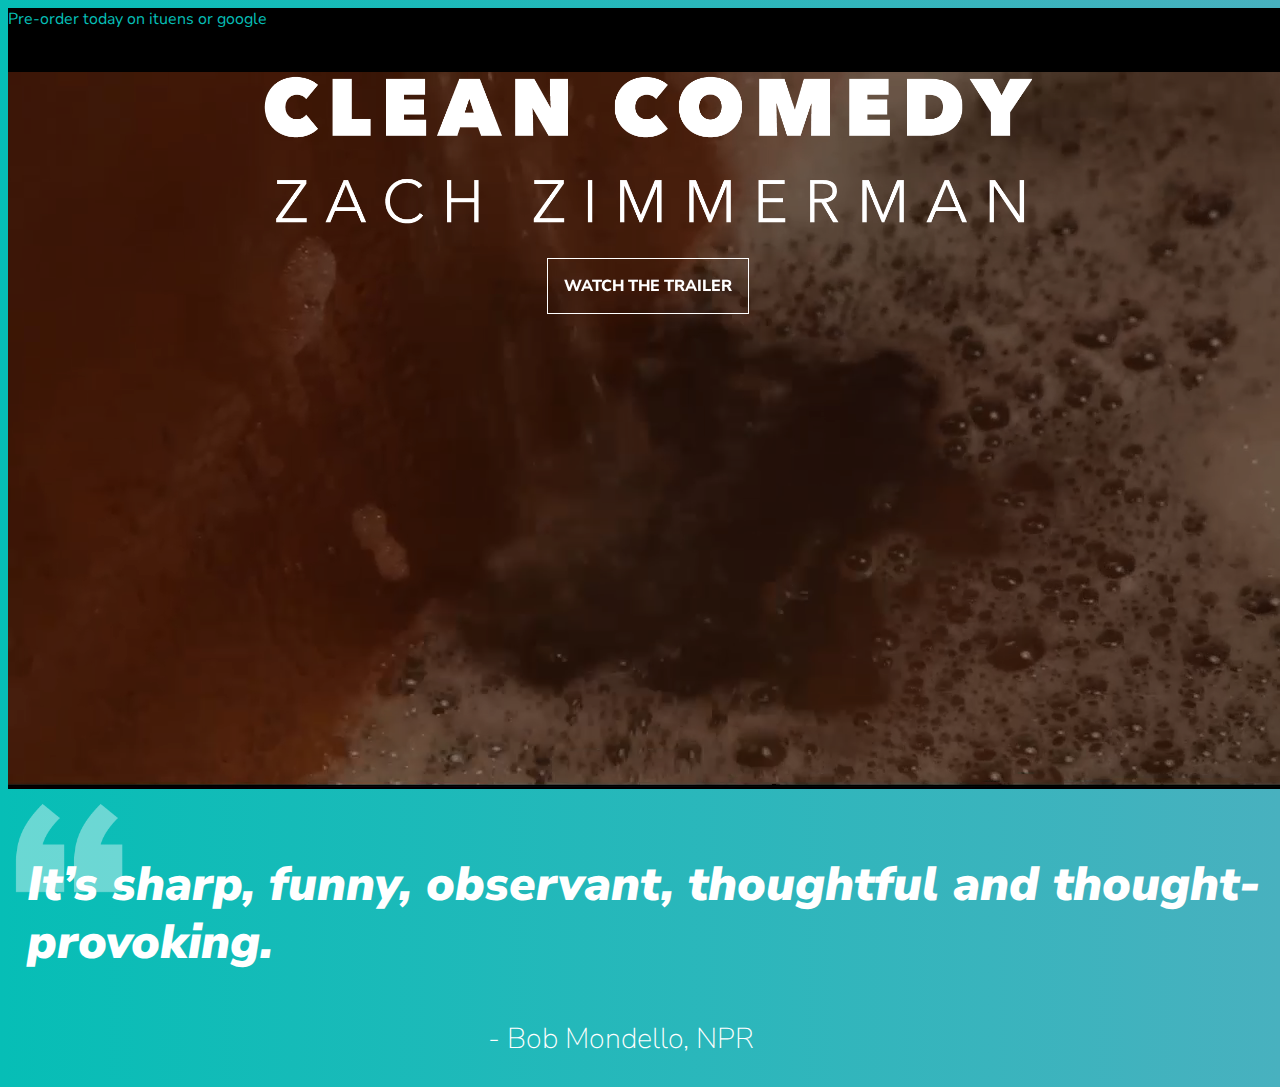
==== bigvid.html @ 1883d59e "bigvid" ====
<!doctype html>
<html lang="en">

<head>
    <!-- Required meta tags -->
    <meta charset="utf-8">
    <meta name="viewport" content="width=device-width, initial-scale=1, shrink-to-fit=no">
    <!-- Bootstrap CSS -->
    <link rel="stylesheet" href="https://stackpath.bootstrapcdn.com/bootstrap/4.1.0/css/bootstrap.min.css" integrity="sha384-9gVQ4dYFwwWSjIDZnLEWnxCjeSWFphJiwGPXr1jddIhOegiu1FwO5qRGvFXOdJZ4" crossorigin="anonymous">
    <!--Google Fonts-->
    <link href="https://fonts.googleapis.com/css?family=Nunito+Sans:200,300,400,400i,700,800,900,900i" rel="stylesheet">
    <link rel="stylesheet" href="bigvid.css">
    <title>Zach Zimmerman - "Clean Comedy"</title>
    <!-- Favicon Trash-->
    <link rel="apple-touch-icon" sizes="180x180" href="icons/apple-touch-icon.png">
    <link rel="icon" type="image/png" sizes="32x32" href="icons/favicon-32x32.png">
    <link rel="icon" type="image/png" sizes="16x16" href="icons/favicon-16x16.png">
    <link rel="manifest" href="icons/site.webmanifest">
    <link rel="mask-icon" href="icons/safari-pinned-tab.svg" color="#5bbad5">
    <meta name="msapplication-TileColor" content="#91d8ce">
    <meta name="theme-color" content="#91d8ce">
</head>

<body>
    <div id="banner">
        <div class="container">
            Pre-order today on ituens or google
        </div>
    </div>
    <header id="hero">
        <div class="overlay"></div>
        <video playsinline="playsinline" autoplay="autoplay" muted="muted" loop="loop">
            <source src="vid/bg.mp4" type="video/mp4">
        </video>
        <div class="container h-100">
            <div class="row">
                <div class="col-12">
                    <img class="cc-logo" src="img/zz-cc-logo-white.png">
                </div>
                <div class="col-12">
                    <div id="play">
                        Watch the trailer
                    </div>
                </div>
            </div>
        </div>
    </header>
    <div class="hidden embed-responsive embed-responsive-16by9" id="yt-trailer">
        <iframe width="560" height="315" src="https://www.youtube.com/embed/26-nLZZGupU?color=white&showinfo=0&rel=0&autoplay=1" frameborder="0" allow="accelerometer; encrypted-media; gyroscope; picture-in-picture" allowfullscreen autoplay="autoplay"></iframe>
    </div>
    <section class="my-5">
        <div class="container">
            <div class="row">
                <div class="col-12">
                    <aside class="blurb">
                        <p class="blurb-text">It’s sharp, funny, observant, thoughtful and thought-provoking.</p>
                        <p class="blurb-attribution">Bob Mondello, NPR</p>
                    </aside>
                </div>
            </div>
        </div>
    </section>
    <!-- Optional JavaScript -->
    <!-- jQuery first, then Popper.js, then Bootstrap JS -->
    <script src="https://code.jquery.com/jquery-3.3.1.slim.min.js" integrity="sha384-q8i/X+965DzO0rT7abK41JStQIAqVgRVzpbzo5smXKp4YfRvH+8abtTE1Pi6jizo" crossorigin="anonymous"></script>
    <script src="https://cdnjs.cloudflare.com/ajax/libs/popper.js/1.14.0/umd/popper.min.js" integrity="sha384-cs/chFZiN24E4KMATLdqdvsezGxaGsi4hLGOzlXwp5UZB1LY//20VyM2taTB4QvJ" crossorigin="anonymous"></script>
    <script src="https://stackpath.bootstrapcdn.com/bootstrap/4.1.0/js/bootstrap.min.js" integrity="sha384-uefMccjFJAIv6A+rW+L4AHf99KvxDjWSu1z9VI8SKNVmz4sk7buKt/6v9KI65qnm" crossorigin="anonymous"></script>
    <script src="bigvid.js"></script>
</body>

</html>
---- bigvid.css ----
body {
    font-family: 'Nunito Sans', sans-serif;
    /*background-color: #91d8ce; */
    background: #06beb6;
    /* fallback for old browsers */
    background: -webkit-linear-gradient(to right, #06beb6, #48b1bf);
    /* Chrome 10-25, Safari 5.1-6 */
    background: linear-gradient(to right, #06beb6, #48b1bf);
    /* W3C, IE 10+/ Edge, Firefox 16+, Chrome 26+, Opera 12+, Safari 7+ */
    color: white;
    font-size: 16px;
}

.hidden{
  display: none;
}

#banner{
  width: 100vw;
  min-height: 4em;
  background-color: black;
  color: #06beb6;
}

header {
  position: relative;
  background-color: black;
  width: 100vw;
  height: 56vw;
  overflow: hidden;
}

header video {
  position: absolute;
  top: 50%;
  left: 50%;
  min-width: 100%;
  min-height: 100%;
  width: auto;
  height: auto;
  z-index: 0;
  -ms-transform: translateX(-50%) translateY(-50%);
  -moz-transform: translateX(-50%) translateY(-50%);
  -webkit-transform: translateX(-50%) translateY(-50%);
  transform: translateX(-50%) translateY(-50%);
}

header .container {
  position: relative;
  z-index: 2;
  text-align: center;
      display: flex;
    justify-content: center;
    align-items: center;
    text-align: center;
}

.cc-logo{
    width: 60vw;
    margin-right: auto;
    margin-left: auto;
    display: block;
    clear: all;
}

#play{
  border: 1px white solid;
  text-transform: uppercase;
  display: inline-block;
  padding: 1em;
  font-weight: 800;
  margin-top: 2em;
  cursor: pointer;
}

#play:hover{
  background-color: white;
  color: black;
}

header .overlay {
  position: absolute;
  top: 0;
  left: 0;
  height: 100%;
  width: 100%;
  background-color: black;
  opacity: 0.4;
  z-index: 1;
}

.blurb {
    background-image: url('img/open-quote.png');
    background-position: top left;
    background-repeat: no-repeat;
    background-size: 10%;
    padding-top: 1.2em;
    padding-left: 1.2em;
}

.blurb-text {
    font-size: 3em;
    font-weight: 900;
    font-style: italic;
    line-height: 1.2em;
}

.blurb-attribution {
    font-weight: 200;
    font-size: 1.8em;
    padding-right: 2em;
    text-align: center;
}

.blurb-attribution:before {
    content: "- ";

}

#about p{
  font-size: 1.5em;
}

@media (pointer: coarse) and (hover: none) {
  header {
    background: url('img/bg-still.jpg') black no-repeat center center scroll;
  }
  header video {
    display: none;
  }
}
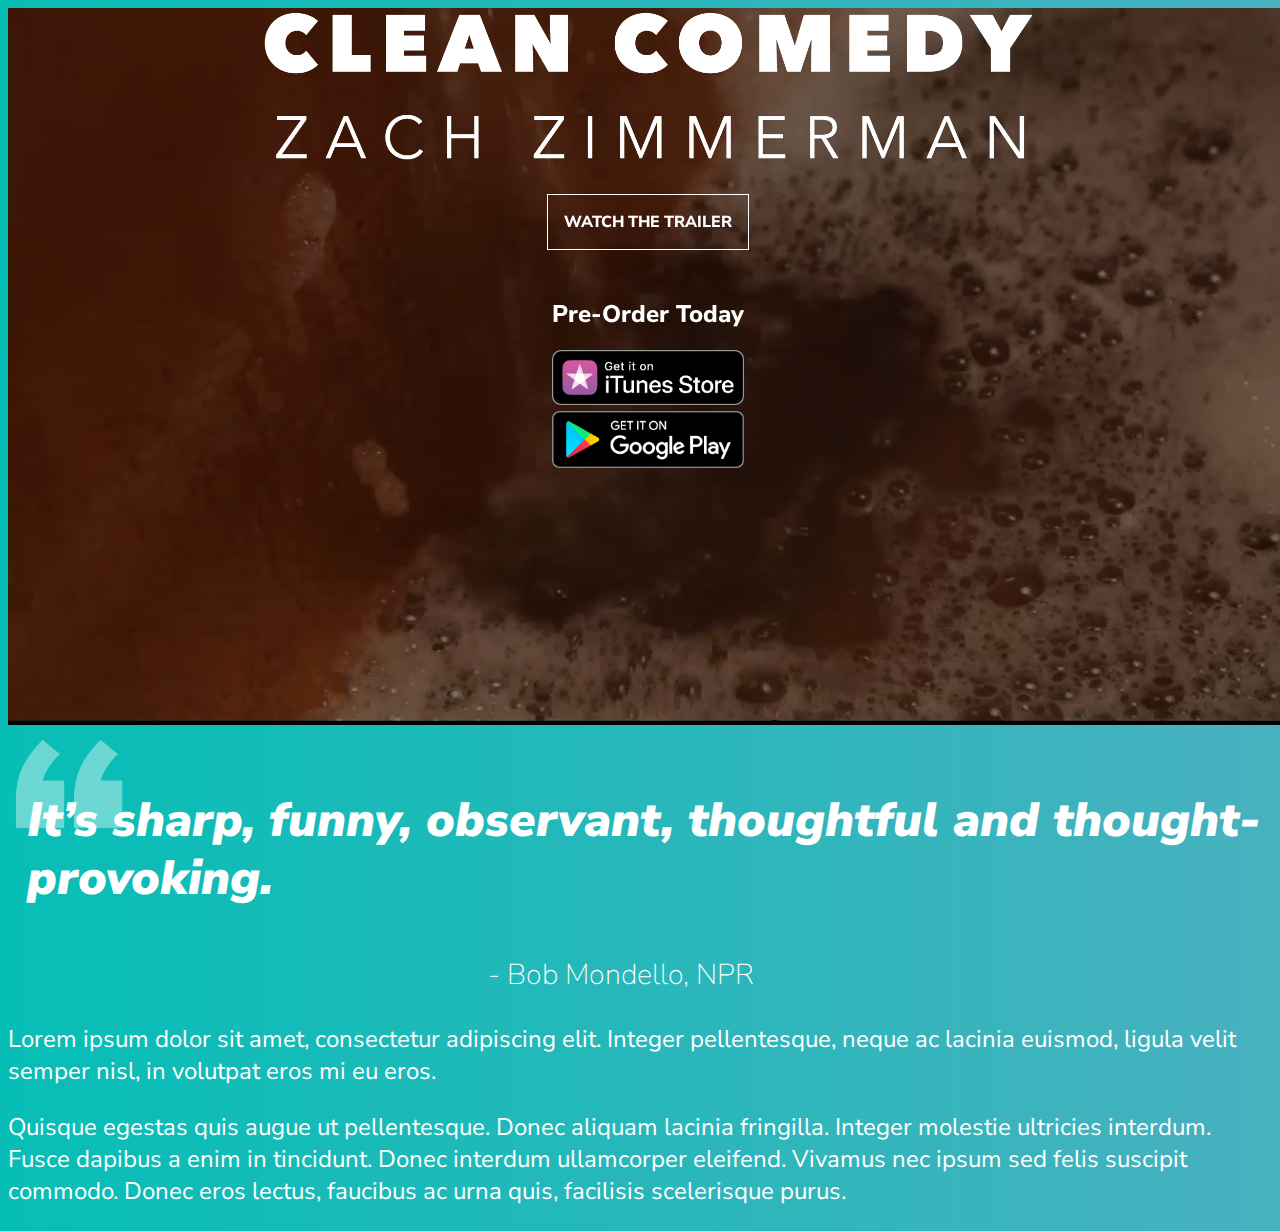
==== commit 04f11ea5: "rough bigvid" ====
--- a/bigvid.html
+++ b/bigvid.html
@@ -22,11 +22,6 @@
 </head>
 
 <body>
-    <div id="banner">
-        <div class="container">
-            Pre-order today on ituens or google
-        </div>
-    </div>
     <header id="hero">
         <div class="overlay"></div>
         <video playsinline="playsinline" autoplay="autoplay" muted="muted" loop="loop">
@@ -42,11 +37,22 @@
                         Watch the trailer
                     </div>
                 </div>
+                <div class="col-12 pre-order">
+                    <h2>Pre-Order Today</h2>
+                    <div class="row badges">
+                        <div class="col-6 text-right badge">
+                            <img src="img/itunes.png">
+                        </div>
+                        <div class="col-6 text-left badge">
+                            <img src="img/google-play.png">
+                        </div>
+                    </div>
+                </div>
             </div>
         </div>
     </header>
     <div class="hidden embed-responsive embed-responsive-16by9" id="yt-trailer">
-        <iframe width="560" height="315" src="https://www.youtube.com/embed/26-nLZZGupU?color=white&showinfo=0&rel=0&autoplay=1" frameborder="0" allow="accelerometer; encrypted-media; gyroscope; picture-in-picture" allowfullscreen autoplay="autoplay"></iframe>
+        <div id="player"></div>
     </div>
     <section class="my-5">
         <div class="container">
@@ -58,6 +64,12 @@
                     </aside>
                 </div>
             </div>
+                        <div class="row section" id="about">
+        <div class="col-12">
+            <p>Lorem ipsum dolor sit amet, consectetur adipiscing elit. Integer pellentesque, neque ac lacinia euismod, ligula velit semper nisl, in volutpat eros mi eu eros.</p>
+            <p>Quisque egestas quis augue ut pellentesque. Donec aliquam lacinia fringilla. Integer molestie ultricies interdum. Fusce dapibus a enim in tincidunt. Donec interdum ullamcorper eleifend. Vivamus nec ipsum sed felis suscipit commodo. Donec eros lectus, faucibus ac urna quis, facilisis scelerisque purus. </p>
+        </div>
+    </div>
         </div>
     </section>
     <!-- Optional JavaScript -->
--- a/bigvid.css
+++ b/bigvid.css
@@ -13,13 +13,6 @@
 
 .hidden{
   display: none;
-}
-
-#banner{
-  width: 100vw;
-  min-height: 4em;
-  background-color: black;
-  color: #06beb6;
 }
 
 header {
@@ -89,6 +82,19 @@
   z-index: 1;
 }
 
+.pre-order{
+  margin-top: 3em;
+}
+
+.pre-order h2{
+font-weight: 800;
+}
+
+.badge img{
+  width: 100%;
+  max-width: 12em;
+}
+
 .blurb {
     background-image: url('img/open-quote.png');
     background-position: top left;
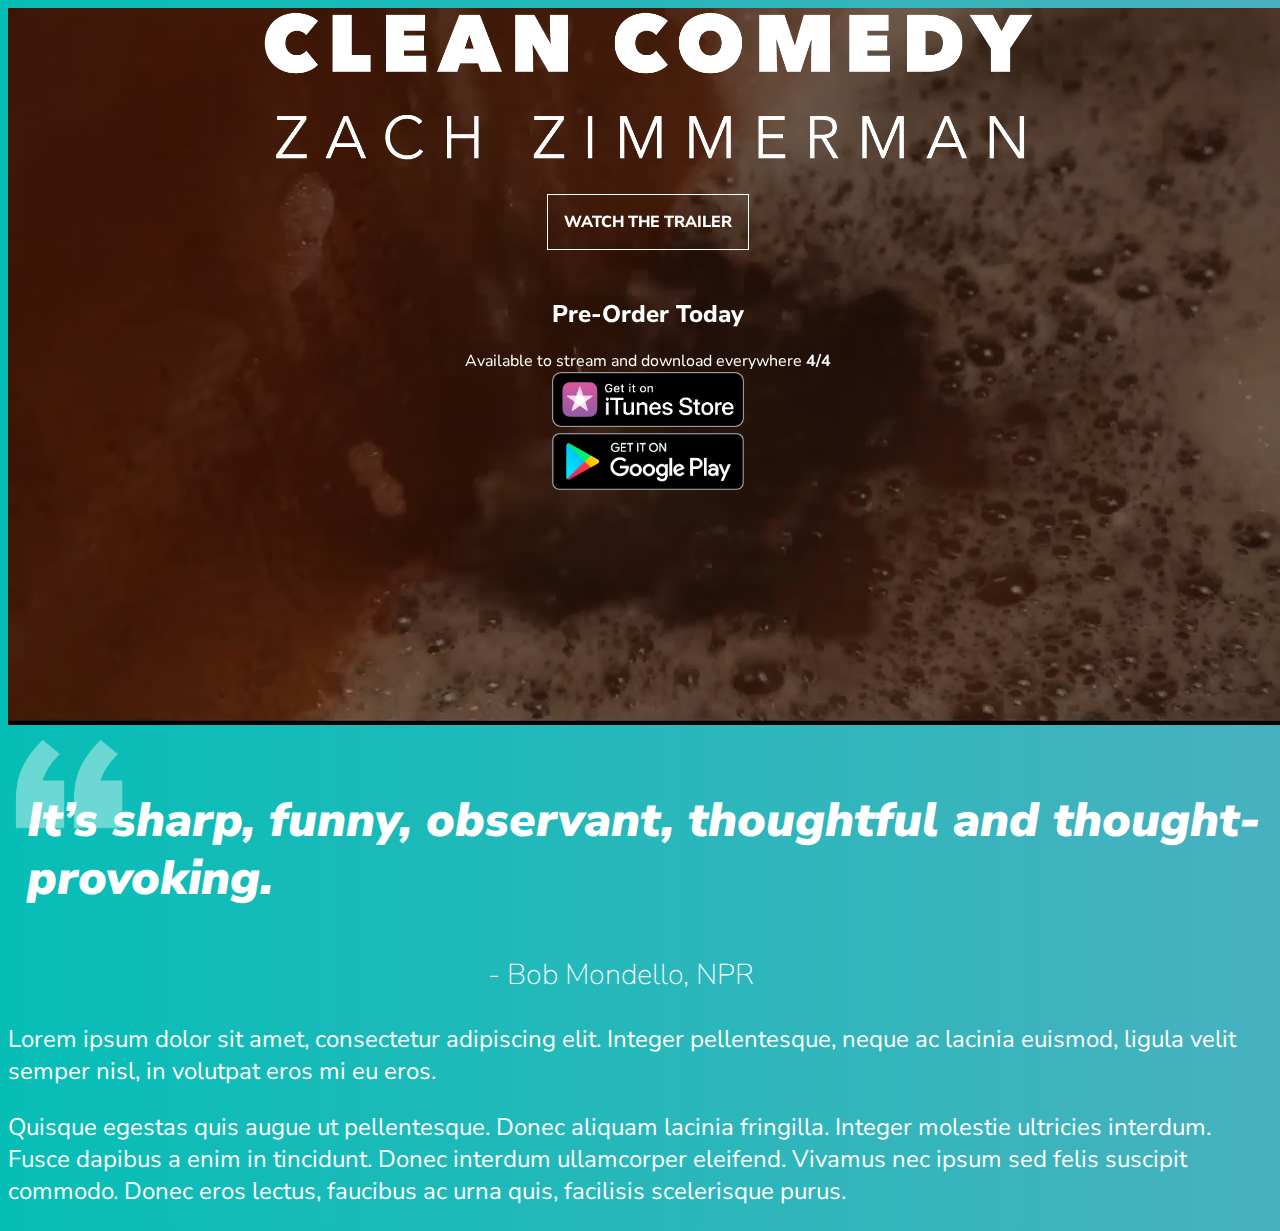
==== commit 1ab968fb: "added release date" ====
--- a/bigvid.html
+++ b/bigvid.html
@@ -39,7 +39,8 @@
                 </div>
                 <div class="col-12 pre-order">
                     <h2>Pre-Order Today</h2>
-                    <div class="row badges">
+                    Available to stream and download everywhere <strong>4/4</strong>
+                    <div class="row badges mt-2">
                         <div class="col-6 text-right badge">
                             <img src="img/itunes.png">
                         </div>
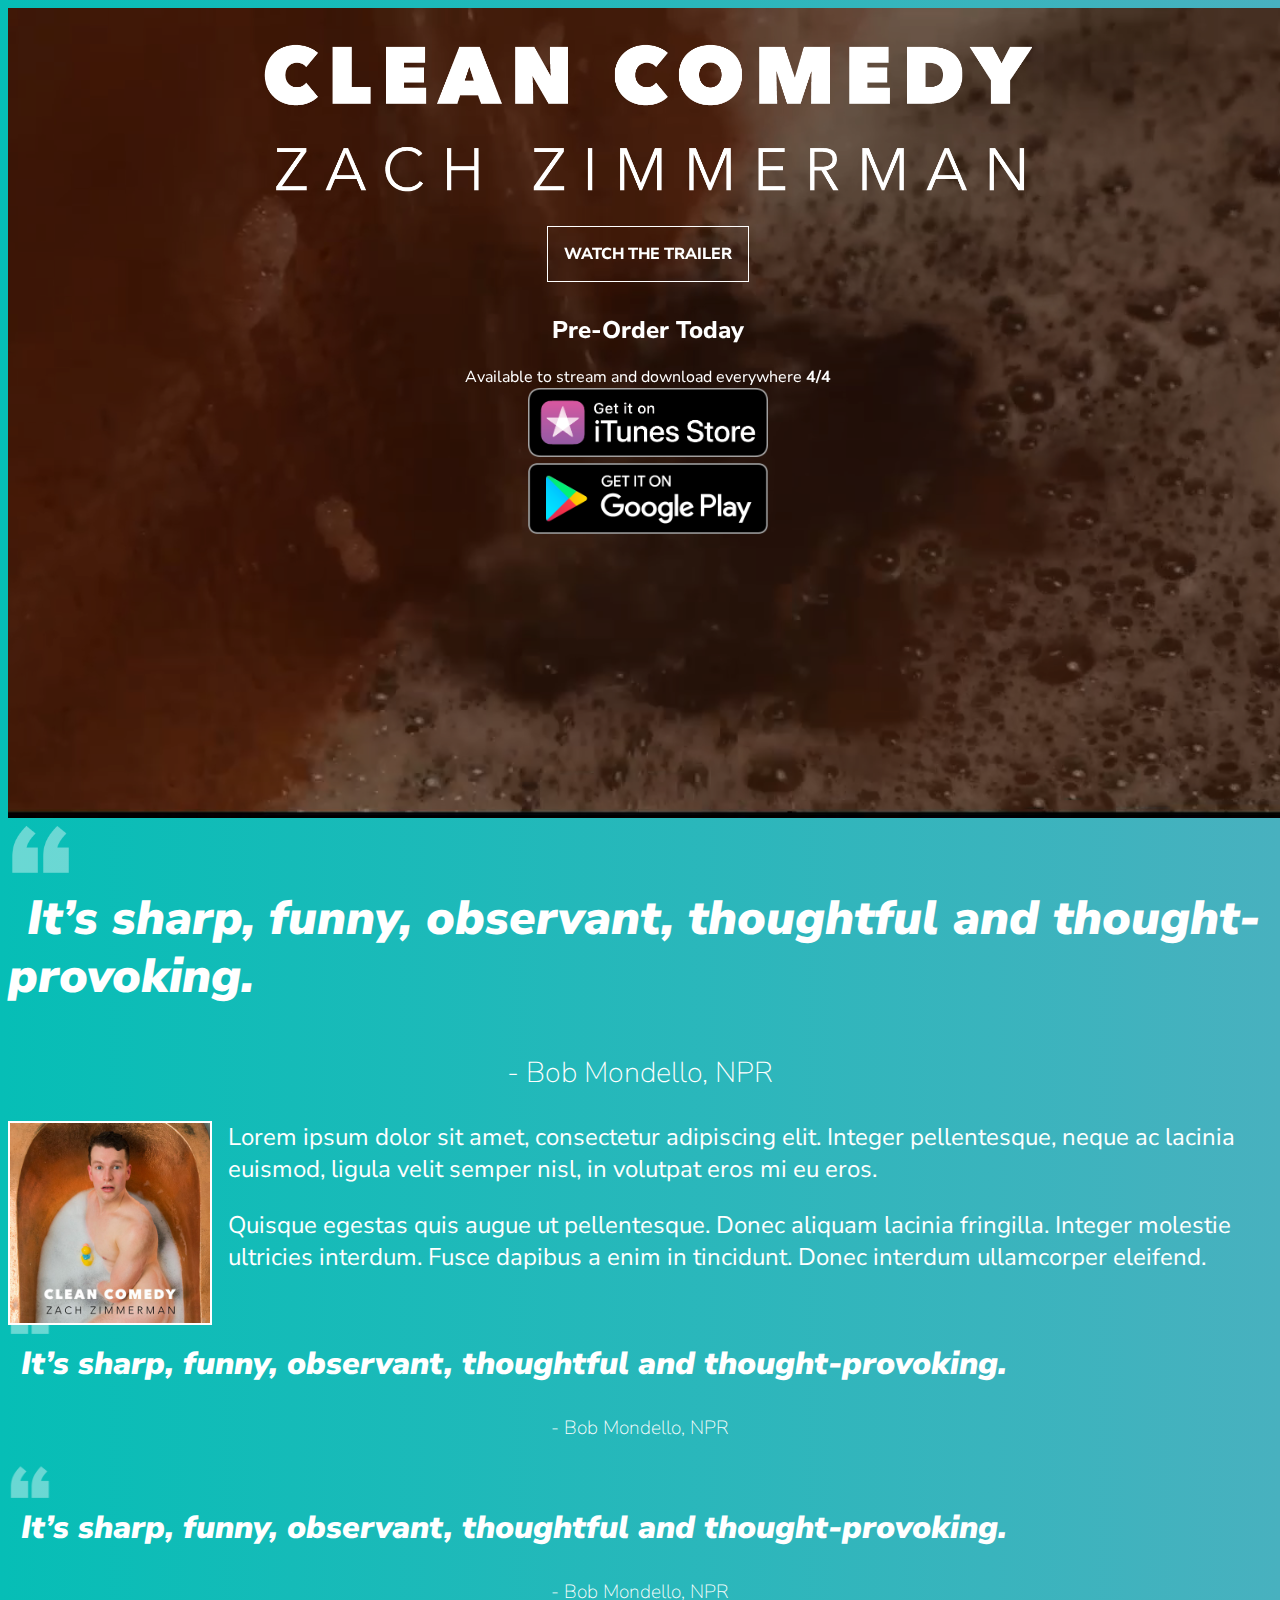
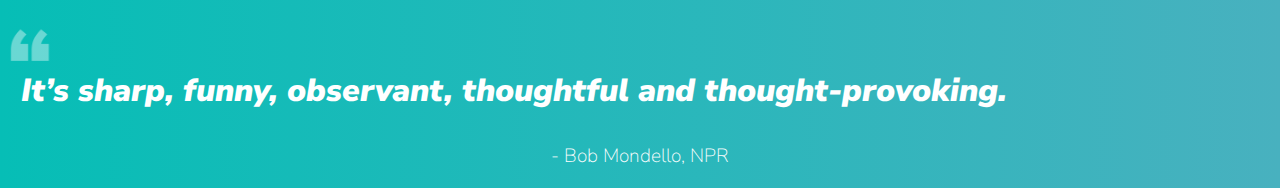
==== commit a028011a: "bigvid coming together" ====
--- a/bigvid.html
+++ b/bigvid.html
@@ -33,13 +33,13 @@
                     <img class="cc-logo" src="img/zz-cc-logo-white.png">
                 </div>
                 <div class="col-12">
-                    <div id="play">
+                    <div id="play" data-video-id="26-nLZZGupU">
                         Watch the trailer
                     </div>
                 </div>
                 <div class="col-12 pre-order">
                     <h2>Pre-Order Today</h2>
-                    Available to stream and download everywhere <strong>4/4</strong>
+                    Available to stream and download everywhere&nbsp;<strong>4/4</strong>
                     <div class="row badges mt-2">
                         <div class="col-6 text-right badge">
                             <img src="img/itunes.png">
@@ -52,27 +52,59 @@
             </div>
         </div>
     </header>
-    <div class="hidden embed-responsive embed-responsive-16by9" id="yt-trailer">
-        <div id="player"></div>
-    </div>
-    <section class="my-5">
+    <div class="lightbox" style="display: none;">
         <div class="container">
-            <div class="row">
-                <div class="col-12">
-                    <aside class="blurb">
-                        <p class="blurb-text">It’s sharp, funny, observant, thoughtful and thought-provoking.</p>
-                        <p class="blurb-attribution">Bob Mondello, NPR</p>
-                    </aside>
+            <div class="row video-container">
+                <div class="col-12 col-md-11">
+                    <button type="button" class="close-lb" aria-label="Close">
+            <span aria-hidden="true">×</span>
+        </button>
+                    <div class="embed-responsive embed-responsive-16by9" id="yt-trailer">
+                        <div id="player"></div>
+                    </div>
                 </div>
             </div>
-                        <div class="row section" id="about">
-        <div class="col-12">
-            <p>Lorem ipsum dolor sit amet, consectetur adipiscing elit. Integer pellentesque, neque ac lacinia euismod, ligula velit semper nisl, in volutpat eros mi eu eros.</p>
-            <p>Quisque egestas quis augue ut pellentesque. Donec aliquam lacinia fringilla. Integer molestie ultricies interdum. Fusce dapibus a enim in tincidunt. Donec interdum ullamcorper eleifend. Vivamus nec ipsum sed felis suscipit commodo. Donec eros lectus, faucibus ac urna quis, facilisis scelerisque purus. </p>
+        </div>
+    </div> <!-- lightbox -->
+    <div class="container">
+        <div class="row my-5">
+            <div class="col-12">
+                <aside class="blurb">
+                    <p class="blurb-text">It’s sharp, funny, observant, thoughtful and thought-provoking.</p>
+                    <p class="blurb-attribution">Bob Mondello, NPR</p>
+                </aside>
+            </div>
+        </div>
+        <div class="row my-5">
+            <div class="col-12" id="about">
+                <img id="album-cover" src="img/clean-comedy-cover.jpg">
+                <p>Lorem ipsum dolor sit amet, consectetur adipiscing elit. Integer pellentesque, neque ac lacinia euismod, ligula velit semper nisl, in volutpat eros mi eu eros.</p>
+                <p>Quisque egestas quis augue ut pellentesque. Donec aliquam lacinia fringilla. Integer molestie ultricies interdum. Fusce dapibus a enim in tincidunt. Donec interdum ullamcorper eleifend.</p>
+            </div>
+        </div>
+        <div class="row">
+            <div class="col">
+                <aside class="blurb blurb-small">
+                    <p class="blurb-text">It’s sharp, funny, observant, thoughtful and thought-provoking.</p>
+                    <p class="blurb-attribution">Bob Mondello, NPR</p>
+                </aside>
+            </div>
+
+            <div class="col">
+                <aside class="blurb blurb-small">
+                    <p class="blurb-text">It’s sharp, funny, observant, thoughtful and thought-provoking.</p>
+                    <p class="blurb-attribution">Bob Mondello, NPR</p>
+                </aside>
+            </div>
+
+            <div class="col">
+                <aside class="blurb blurb-small">
+                    <p class="blurb-text">It’s sharp, funny, observant, thoughtful and thought-provoking.</p>
+                    <p class="blurb-attribution">Bob Mondello, NPR</p>
+                </aside>
+            </div>
         </div>
     </div>
-        </div>
-    </section>
     <!-- Optional JavaScript -->
     <!-- jQuery first, then Popper.js, then Bootstrap JS -->
     <script src="https://code.jquery.com/jquery-3.3.1.slim.min.js" integrity="sha384-q8i/X+965DzO0rT7abK41JStQIAqVgRVzpbzo5smXKp4YfRvH+8abtTE1Pi6jizo" crossorigin="anonymous"></script>
--- a/bigvid.css
+++ b/bigvid.css
@@ -9,46 +9,49 @@
     /* W3C, IE 10+/ Edge, Firefox 16+, Chrome 26+, Opera 12+, Safari 7+ */
     color: white;
     font-size: 16px;
+    text-rendering: optimizeLegibility;
 }
 
-.hidden{
-  display: none;
+.hidden {
+    display: none;
 }
 
 header {
-  position: relative;
-  background-color: black;
-  width: 100vw;
-  height: 56vw;
-  overflow: hidden;
+    position: relative;
+    background-color: black;
+    width: 100vw;
+    height: 90vh;
+    min-height: 40vw;
+    overflow: hidden;
+    background-image: url('img/bg-still.jpg')
 }
 
 header video {
-  position: absolute;
-  top: 50%;
-  left: 50%;
-  min-width: 100%;
-  min-height: 100%;
-  width: auto;
-  height: auto;
-  z-index: 0;
-  -ms-transform: translateX(-50%) translateY(-50%);
-  -moz-transform: translateX(-50%) translateY(-50%);
-  -webkit-transform: translateX(-50%) translateY(-50%);
-  transform: translateX(-50%) translateY(-50%);
+    position: absolute;
+    top: 50%;
+    left: 50%;
+    min-width: 100%; 
+    min-height: 100%;
+    width: auto; 
+    height: auto;
+    z-index: 0;
+    -ms-transform: translateX(-50%) translateY(-50%);
+    -moz-transform: translateX(-50%) translateY(-50%);
+    -webkit-transform: translateX(-50%) translateY(-50%);
+    transform: translateX(-50%) translateY(-50%);
 }
 
 header .container {
-  position: relative;
-  z-index: 2;
-  text-align: center;
-      display: flex;
+    position: relative;
+    z-index: 2;
+    display: flex;
     justify-content: center;
     align-items: center;
     text-align: center;
+    padding: 2em 2em;
 }
 
-.cc-logo{
+.cc-logo {
     width: 60vw;
     margin-right: auto;
     margin-left: auto;
@@ -56,65 +59,64 @@
     clear: all;
 }
 
-#play{
-  border: 1px white solid;
-  text-transform: uppercase;
-  display: inline-block;
-  padding: 1em;
-  font-weight: 800;
-  margin-top: 2em;
-  cursor: pointer;
+#play {
+    border: 1px white solid;
+    text-transform: uppercase;
+    display: inline-block;
+    padding: 1em;
+    font-weight: 800;
+    margin-top: 2em;
+    cursor: pointer;
 }
 
-#play:hover{
-  background-color: white;
-  color: black;
+#play:hover {
+    background-color: white;
+    color: black;
 }
 
 header .overlay {
-  position: absolute;
-  top: 0;
-  left: 0;
-  height: 100%;
-  width: 100%;
-  background-color: black;
-  opacity: 0.4;
-  z-index: 1;
+    position: absolute;
+    top: 0;
+    left: 0;
+    height: 100%;
+    width: 100%;
+    background-color: black;
+    opacity: 0.4;
+    z-index: 1;
 }
 
-.pre-order{
-  margin-top: 3em;
+.pre-order {
+    margin-top: 2em;
 }
 
-.pre-order h2{
-font-weight: 800;
+.pre-order h2 {
+    font-weight: 800;
 }
 
-.badge img{
-  width: 100%;
-  max-width: 12em;
+.badge img {
+    width: 100%;
+    max-width: 15em;
 }
 
 .blurb {
     background-image: url('img/open-quote.png');
     background-position: top left;
     background-repeat: no-repeat;
-    background-size: 10%;
-    padding-top: 1.2em;
-    padding-left: 1.2em;
+    background-size: 1.4em;
+    font-size: 3em;
+    padding-top: .5em;
 }
 
 .blurb-text {
-    font-size: 3em;
     font-weight: 900;
     font-style: italic;
-    line-height: 1.2em;
+    line-height: 1.2;
+    text-indent: .4em;
 }
 
 .blurb-attribution {
     font-weight: 200;
-    font-size: 1.8em;
-    padding-right: 2em;
+    font-size: .6em;
     text-align: center;
 }
 
@@ -123,16 +125,64 @@
 
 }
 
-#about p{
-  font-size: 1.5em;
+.blurb-small{
+  font-size: 2em;
 }
 
-@media (pointer: coarse) and (hover: none) {
-  header {
-    background: url('img/bg-still.jpg') black no-repeat center center scroll;
-  }
-  header video {
-    display: none;
-  }
+#about p {
+    font-size: 1.5em;
 }
 
+#album-cover{
+  float: left;
+  max-width: 200px;
+  margin-right: 1em;
+  border: 2px white solid;
+}
+
+.lightbox {
+    background-color: rgba(0,0,0,.4);
+    position: fixed;
+    height: 100vh;
+    width: 100vw;
+    z-index: 9999;
+    top: 0;
+    left: 0;
+}
+
+
+.close-lb {
+    float: right;
+    font-size: 2.5em;
+    color: white;
+    background: none;
+    border: none;
+}
+
+.video-container {
+    display: flex;
+    justify-content: center;
+    align-items: center;
+    text-align: center;
+    height: 100vh;
+    z-index: 1;
+}
+
+
+
+@media only screen and (max-device-width : 768px){
+
+  header{
+    height: auto;
+    min-height: auto;
+  }
+
+  header .container{
+    padding: 2em 1em;
+  }
+
+  .cc-logo{
+    width: 90vw;
+  }
+
+}